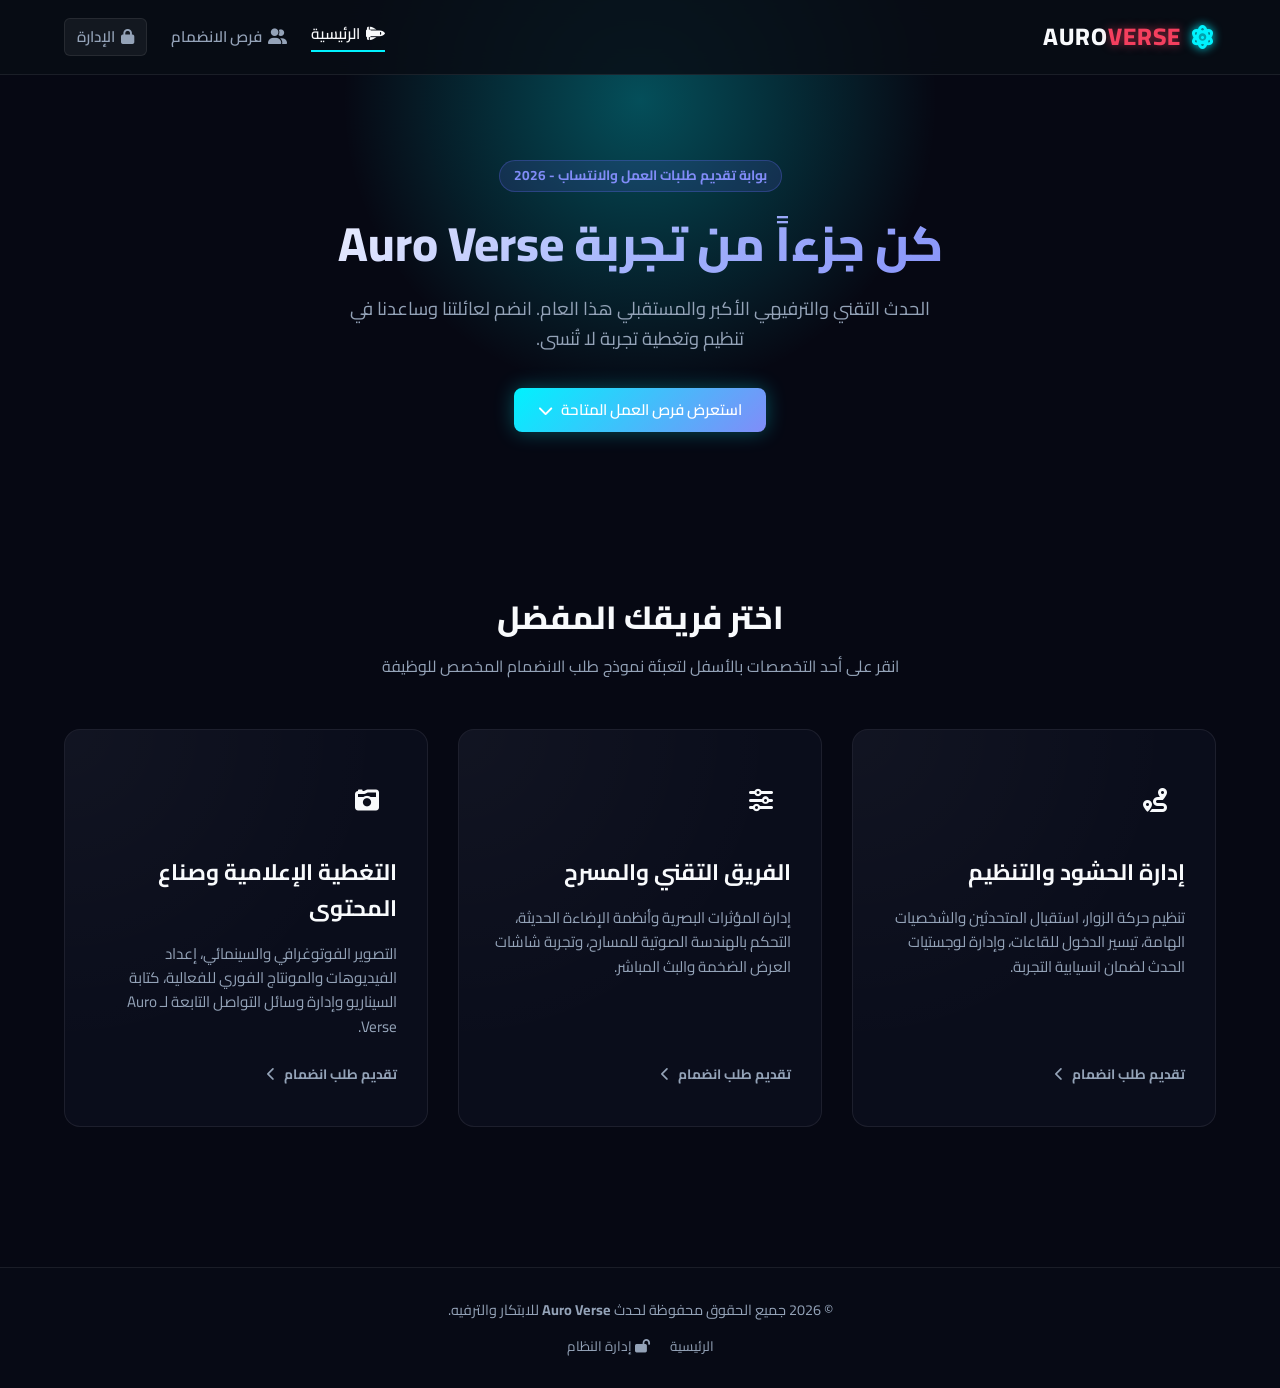
==== index.html @ a9178479 "Add files via upload" ====
<!DOCTYPE html>
<html lang="ar" dir="rtl">
<head>
    <meta charset="UTF-8">
    <meta name="viewport" content="width=device-width, initial-scale=1.0">
    <title>Auro Verse | بوابة الانضمام لفريق تنظيم الفعالية</title>
    <!-- خطوط جوجل: Cairo -->
    <link rel="preconnect" href="https://fonts.googleapis.com">
    <link rel="preconnect" href="https://fonts.gstatic.com" crossorigin>
    <link href="https://fonts.googleapis.com/css2?family=Cairo:wght@300;400;600;700;800&display=swap" rel="stylesheet">
    <!-- مكتبة Font Awesome للأيقونات -->
    <link rel="stylesheet" href="https://cdnjs.cloudflare.com/ajax/libs/font-awesome/6.4.0/css/all.min.css">
    <!-- ملف التنسيق الموحد -->
    <link rel="stylesheet" href="style.css">
</head>
<body>

    <!-- القائمة العلوية للحدث (Navbar) -->
    <nav class="navbar">
        <div class="nav-container">
            <a href="index.html" class="logo">
                <i class="fas fa-atom logo-icon"></i>
                <span class="logo-text">AURO<span class="text-accent">VERSE</span></span>
            </a>
            <ul class="nav-links">
                <li><a href="index.html" class="active"><i class="fas fa-space-shuttle"></i> الرئيسية</a></li>
                <li><a href="#categories-section"><i class="fas fa-user-friends"></i> فرص الانضمام</a></li>
                <li><a href="admin.html" class="admin-link"><i class="fas fa-lock"></i> الإدارة</a></li>
            </ul>
        </div>
    </nav>

    <!-- الهيدر الكوني للحدث (Hero Section) -->
    <header class="hero-section">
        <div class="hero-content">
            <span class="badge">بوابة تقديم طلبات العمل والانتساب - 2026</span>
            <h1>كن جزءاً من تجربة Auro Verse</h1>
            <p>الحدث التقني والترفيهي الأكبر والمستقبلي هذا العام. انضم لعائلتنا وساعدنا في تنظيم وتغطية تجربة لا تُنسى.</p>
            <a href="#categories-section" class="btn btn-primary">استعرض فرص العمل المتاحة <i class="fas fa-chevron-down"></i></a>
        </div>
        <div class="hero-glow"></div>
    </header>

    <!-- قسم فرص العمل (Categories Section) -->
    <section id="categories-section" class="categories-section">
        <div class="section-header">
            <h2>اختر فريقك المفضل</h2>
            <p>انقر على أحد التخصصات بالأسفل لتعبئة نموذج طلب الانضمام المخصص للوظيفة</p>
        </div>
        
        <div class="categories-grid">
            <!-- فرصة 1: إدارة الحشود والتنسيق اللوجستي -->
            <div class="category-card" data-category="logistics_coord" onclick="selectCategory('logistics_coord')">
                <div class="card-glow"></div>
                <div class="card-icon">
                    <i class="fas fa-route"></i>
                </div>
                <h3>إدارة الحشود والتنظيم</h3>
                <p>تنظيم حركة الزوار، استقبال المتحدثين والشخصيات الهامة، تيسير الدخول للقاعات، وإدارة لوجستيات الحدث لضمان انسيابية التجربة.</p>
                <span class="select-badge">تقديم طلب انضمام <i class="fas fa-chevron-left"></i></span>
            </div>

            <!-- فرصة 2: الفريق التقني والمسرح -->
            <div class="category-card" data-category="tech_stage" onclick="selectCategory('tech_stage')">
                <div class="card-glow"></div>
                <div class="card-icon">
                    <i class="fas fa-sliders-h"></i>
                </div>
                <h3>الفريق التقني والمسرح</h3>
                <p>إدارة المؤثرات البصرية وأنظمة الإضاءة الحديثة، التحكم بالهندسة الصوتية للمسارح، وتجربة شاشات العرض الضخمة والبث المباشر.</p>
                <span class="select-badge">تقديم طلب انضمام <i class="fas fa-chevron-left"></i></span>
            </div>

            <!-- فرصة 3: صناعة المحتوى والإعلام -->
            <div class="category-card" data-category="media_content" onclick="selectCategory('media_content')">
                <div class="card-glow"></div>
                <div class="card-icon">
                    <i class="fas fa-camera-retro"></i>
                </div>
                <h3>التغطية الإعلامية وصناع المحتوى</h3>
                <p>التصوير الفوتوغرافي والسينمائي، إعداد الفيديوهات والمونتاج الفوري للفعالية، كتابة السيناريو وإدارة وسائل التواصل التابعة لـ Auro Verse.</p>
                <span class="select-badge">تقديم طلب انضمام <i class="fas fa-chevron-left"></i></span>
            </div>
        </div>
    </section>

    <!-- قسم النموذج (Form Section) -->
    <section id="form-section" class="form-section hidden">
        <div class="form-container">
            <div class="form-header">
                <span class="form-category-tag" id="category-tag">القسم المحدد</span>
                <h2 id="form-title">استمارة التقديم</h2>
                <p>املأ البيانات الشخصية والتفاصيل التقنية المطلوبة للمراجعة من قبل لجنة التقييم.</p>
            </div>
            
            <form id="request-form" onsubmit="submitForm(event)">
                <!-- حقل مخفي لحفظ نوع القسم المحدد -->
                <input type="hidden" id="selected-category" name="category" value="">

                <!-- الحقول الأساسية المشتركة -->
                <div class="form-grid">
                    <div class="form-group">
                        <label for="fullName"><i class="fas fa-user-astronaut"></i> الاسم الكامل <span class="required">*</span></label>
                        <input type="text" id="fullName" name="fullName" required placeholder="أدخل اسمك الثلاثي">
                    </div>

                    <div class="form-group">
                        <label for="email"><i class="fas fa-envelope"></i> البريد الإلكتروني <span class="required">*</span></label>
                        <input type="email" id="email" name="email" required placeholder="example@auroverse.com">
                    </div>

                    <div class="form-group">
                        <label for="phone"><i class="fas fa-phone-alt"></i> رقم الهاتف <span class="required">*</span></label>
                        <input type="tel" id="phone" name="phone" required placeholder="05xxxxxxxx">
                    </div>
                </div>

                <!-- الحقول الديناميكية المخصصة لكل وظيفة -->
                <div id="dynamic-fields-container" class="dynamic-fields-container">
                    <!-- يتم إدراج الحقول هنا برمجياً عبر الجافا سكريبت -->
                </div>

                <div class="form-actions">
                    <button type="submit" id="submit-btn" class="btn btn-submit">
                        <span class="btn-text">إرسال طلب الانضمام</span>
                        <i class="fas fa-paper-plane btn-icon"></i>
                        <span class="spinner hidden"><i class="fas fa-circle-notch fa-spin"></i></span>
                    </button>
                </div>
            </form>

            <!-- رسائل نجاح أو فشل الإرسال -->
            <div id="status-message" class="status-message hidden">
                <div class="message-content">
                    <i class="message-icon fas"></i>
                    <p class="message-text"></p>
                    <button type="button" class="btn btn-close-msg" onclick="closeStatusMessage()">موافق</button>
                </div>
            </div>
        </div>
    </section>

    <!-- تذييل الصفحة (Footer) -->
    <footer class="footer">
        <div class="footer-container">
            <p>&copy; 2026 جميع الحقوق محفوظة لحدث <strong>Auro Verse</strong> للابتكار والترفيه.</p>
            <div class="footer-links">
                <a href="index.html">الرئيسية</a>
                <a href="admin.html"><i class="fas fa-lock-open"></i> إدارة النظام</a>
            </div>
        </div>
    </footer>

    <!-- ملف برمجة الجافا سكريبت -->
    <script src="script.js"></script>
</body>
</html>
---- style.css ----
/* ==========================================================================
   ملف التنسيق الرئيسي الموحد - منصة نُخْبَة للخدمات الرقمية
   التصميم يعتمد على النظام الداكن العصري (Premium Dark Mode) مع Glassmorphism
   ========================================================================== */

/* استيراد المتغيرات الأساسية وأنظمة الألوان */
:root {
    --bg-main: #060813;          /* خلفية فضاء عميق داكنة */
    --bg-secondary: #0c0f1f;     /* خلفية البطاقات الإدارية */
    --bg-card: rgba(12, 15, 31, 0.75); /* كروت الزجاج المضيئة */
    --border-glass: rgba(255, 255, 255, 0.08); /* حدود الزجاج */
    --color-primary: #00f2fe;    /* نيون سيان المضيء */
    --color-primary-hover: #4facfe;
    --color-primary-glow: rgba(0, 242, 254, 0.3);
    
    /* ألوان الأقسام المخصصة للفعالية */
    --color-design: #ec4899;     /* الوردي للتنظيم */
    --color-web: #38bdf8;        /* الأزرق السماوي للتقنيين */
    --color-marketing: #10b981;  /* الأخضر للإعلام */

    /* ألوان النصوص */
    --text-main: #f8fafc;
    --text-muted: #94a3b8;
    --text-dark: #0f172a;

    /* الخط والظلال والتحويلات */
    --font-cairo: 'Cairo', sans-serif;
    --shadow-glow: 0 0 20px var(--color-primary-glow);
    --transition-fast: all 0.25s ease-in-out;
    --transition-normal: all 0.4s cubic-bezier(0.4, 0, 0.2, 1);
}

/* تهيئة وتصفير المتصفح */
* {
    margin: 0;
    padding: 0;
    box-sizing: border-box;
}

html {
    scroll-behavior: smooth;
    font-size: 16px;
}

body {
    background-color: var(--bg-main);
    color: var(--text-main);
    font-family: var(--font-cairo);
    line-height: 1.6;
    overflow-x: hidden;
}

/* تنسيق شريط التمرير */
::-webkit-scrollbar {
    width: 8px;
    height: 8px;
}
::-webkit-scrollbar-track {
    background: var(--bg-main);
}
::-webkit-scrollbar-thumb {
    background: var(--bg-secondary);
    border-radius: 4px;
    border: 1px solid var(--border-glass);
}
::-webkit-scrollbar-thumb:hover {
    background: var(--color-primary);
}

/* التنسيقات المشتركة للأزرار */
.btn {
    display: inline-flex;
    align-items: center;
    justify-content: center;
    gap: 8px;
    padding: 10px 24px;
    font-family: var(--font-cairo);
    font-weight: 600;
    font-size: 0.95rem;
    border: none;
    border-radius: 8px;
    cursor: pointer;
    transition: var(--transition-fast);
    text-decoration: none;
}

.btn-primary {
    background: linear-gradient(135deg, var(--color-primary), #818cf8);
    color: #ffffff;
    box-shadow: var(--shadow-glow);
}
.btn-primary:hover {
    transform: translateY(-2px);
    box-shadow: 0 0 25px rgba(99, 102, 241, 0.6);
}

/* القائمة العلوية (Navbar) */
.navbar {
    position: fixed;
    top: 0;
    left: 0;
    right: 0;
    height: 75px;
    background: rgba(9, 13, 22, 0.85);
    backdrop-filter: blur(12px);
    -webkit-backdrop-filter: blur(12px);
    border-bottom: 1px solid var(--border-glass);
    z-index: 1000;
}

.nav-container {
    max-width: 1200px;
    height: 100%;
    margin: 0 auto;
    padding: 0 24px;
    display: flex;
    align-items: center;
    justify-content: space-between;
}

.logo {
    display: flex;
    align-items: center;
    gap: 10px;
    color: var(--text-main);
    text-decoration: none;
    font-size: 1.5rem;
    font-weight: 800;
    letter-spacing: 1px;
}
.logo-icon {
    color: var(--color-primary);
    filter: drop-shadow(0 0 5px var(--color-primary));
}
.logo-sub {
    font-size: 0.75rem;
    color: var(--text-muted);
    font-weight: 400;
    margin-right: 5px;
}
.text-accent {
    color: #f43f5e; /* نيون روز للمقطع الثاني من اسم الفعالية VERSE */
    text-shadow: 0 0 10px rgba(244, 63, 94, 0.6);
}

.nav-links {
    list-style: none;
    display: flex;
    align-items: center;
    gap: 24px;
}
.nav-links a {
    color: var(--text-muted);
    text-decoration: none;
    font-size: 0.95rem;
    font-weight: 600;
    transition: var(--transition-fast);
    display: flex;
    align-items: center;
    gap: 6px;
}
.nav-links a:hover, .nav-links a.active {
    color: var(--text-main);
}
.nav-links a.active {
    border-bottom: 2px solid var(--color-primary);
    padding-bottom: 4px;
}
.admin-link {
    background: rgba(255, 255, 255, 0.05);
    padding: 6px 12px;
    border-radius: 6px;
    border: 1px solid var(--border-glass);
}
.admin-link:hover {
    background: rgba(99, 102, 241, 0.15);
    border-color: var(--color-primary);
}

/* هيدر الصفحة الرئيسية (Hero Section) */
.hero-section {
    position: relative;
    padding: 160px 24px 100px;
    text-align: center;
    overflow: hidden;
}
.hero-content {
    position: relative;
    max-width: 800px;
    margin: 0 auto;
    z-index: 2;
}
.badge {
    background: rgba(99, 102, 241, 0.15);
    color: #818cf8;
    border: 1px solid rgba(99, 102, 241, 0.3);
    padding: 4px 14px;
    border-radius: 50px;
    font-size: 0.85rem;
    font-weight: 700;
    display: inline-block;
    margin-bottom: 20px;
}
.hero-section h1 {
    font-size: 3rem;
    font-weight: 800;
    line-height: 1.3;
    margin-bottom: 20px;
    background: linear-gradient(135deg, #ffffff, #a5b4fc, #818cf8);
    -webkit-background-clip: text;
    -webkit-text-fill-color: transparent;
}
.hero-section p {
    font-size: 1.15rem;
    color: var(--text-muted);
    max-width: 600px;
    margin: 0 auto 35px;
}
.hero-glow {
    position: absolute;
    width: 600px;
    height: 600px;
    background: radial-gradient(circle, var(--color-primary-glow) 0%, rgba(9, 13, 22, 0) 70%);
    top: -200px;
    left: 50%;
    transform: translateX(-50%);
    z-index: 1;
    pointer-events: none;
}

/* قسم اختيار الخدمات (Categories Section) */
.categories-section {
    max-width: 1200px;
    margin: 0 auto;
    padding: 60px 24px;
}
.section-header {
    text-align: center;
    margin-bottom: 50px;
}
.section-header h2 {
    font-size: 2rem;
    font-weight: 800;
    margin-bottom: 10px;
}
.section-header p {
    color: var(--text-muted);
    font-size: 1rem;
}

/* شبكة كروت التصنيفات */
.categories-grid {
    display: grid;
    grid-template-columns: repeat(auto-fit, minmax(320px, 1fr));
    gap: 30px;
}

.category-card {
    position: relative;
    background: var(--bg-card);
    border: 1px solid var(--border-glass);
    border-radius: 16px;
    padding: 40px 30px;
    cursor: pointer;
    overflow: hidden;
    backdrop-filter: var(--card-blur);
    -webkit-backdrop-filter: var(--card-blur);
    transition: var(--transition-normal);
    display: flex;
    flex-direction: column;
    align-items: flex-start;
}

.card-glow {
    position: absolute;
    top: 0;
    left: 0;
    right: 0;
    bottom: 0;
    background: radial-gradient(circle at top left, rgba(255,255,255,0.03), transparent 60%);
    z-index: 1;
    pointer-events: none;
    transition: var(--transition-normal);
}

.card-icon {
    width: 60px;
    height: 60px;
    border-radius: 12px;
    display: flex;
    align-items: center;
    justify-content: center;
    font-size: 1.5rem;
    margin-bottom: 25px;
    position: relative;
    z-index: 2;
    transition: var(--transition-fast);
}

/* تخصيص الألوان لكل كارت */
.category-card[data-category="graphic_design"] .card-icon {
    background: rgba(236, 72, 153, 0.15);
    color: var(--color-design);
    border: 1px solid rgba(236, 72, 153, 0.3);
}
.category-card[data-category="web_development"] .card-icon {
    background: rgba(59, 122, 246, 0.15);
    color: var(--color-web);
    border: 1px solid rgba(59, 122, 246, 0.3);
}
.category-card[data-category="digital_marketing"] .card-icon {
    background: rgba(16, 185, 129, 0.15);
    color: var(--color-marketing);
    border: 1px solid rgba(16, 185, 129, 0.3);
}

.category-card h3 {
    font-size: 1.4rem;
    font-weight: 700;
    margin-bottom: 15px;
    position: relative;
    z-index: 2;
}

.category-card p {
    color: var(--text-muted);
    font-size: 0.95rem;
    margin-bottom: 25px;
    position: relative;
    z-index: 2;
    flex-grow: 1;
}

.select-badge {
    font-size: 0.85rem;
    font-weight: 700;
    color: var(--text-muted);
    display: flex;
    align-items: center;
    gap: 8px;
    transition: var(--transition-fast);
    position: relative;
    z-index: 2;
}
.select-badge i {
    transition: var(--transition-fast);
}

/* تأثيرات الحركات للكروت عند التحويم والضغط */
.category-card:hover {
    transform: translateY(-8px);
    border-color: rgba(255,255,255,0.15);
}

.category-card[data-category="graphic_design"]:hover {
    box-shadow: 0 10px 30px rgba(236, 72, 153, 0.15);
}
.category-card[data-category="web_development"]:hover {
    box-shadow: 0 10px 30px rgba(59, 122, 246, 0.15);
}
.category-card[data-category="digital_marketing"]:hover {
    box-shadow: 0 10px 30px rgba(16, 185, 129, 0.15);
}

.category-card:hover .select-badge {
    color: var(--text-main);
}
.category-card:hover .select-badge i {
    transform: translateX(-5px);
}

/* الكارد المختار */
.category-card.selected {
    background: rgba(99, 102, 241, 0.08);
}
.category-card[data-category="graphic_design"].selected {
    border-color: var(--color-design);
}
.category-card[data-category="web_development"].selected {
    border-color: var(--color-web);
}
.category-card[data-category="digital_marketing"].selected {
    border-color: var(--color-marketing);
}

/* قسم الفورم (Form Section) */
.form-section {
    max-width: 900px;
    margin: 0 auto 80px;
    padding: 0 24px;
    opacity: 1;
    transition: var(--transition-normal);
}

.form-section.hidden {
    display: none;
    opacity: 0;
}

.form-container {
    background: var(--bg-card);
    border: 1px solid var(--border-glass);
    border-radius: 20px;
    padding: 50px 40px;
    backdrop-filter: blur(16px);
    -webkit-backdrop-filter: blur(16px);
    box-shadow: 0 20px 40px rgba(0,0,0,0.3);
    position: relative;
}

.form-header {
    margin-bottom: 40px;
    border-bottom: 1px solid var(--border-glass);
    padding-bottom: 25px;
}

.form-category-tag {
    display: inline-block;
    padding: 4px 12px;
    border-radius: 4px;
    font-size: 0.8rem;
    font-weight: 700;
    color: #ffffff;
    margin-bottom: 15px;
}
.form-category-tag.tag-graphic_design { background-color: var(--color-design); }
.form-category-tag.tag-web_development { background-color: var(--color-web); }
.form-category-tag.tag-digital_marketing { background-color: var(--color-marketing); }

.form-header h2 {
    font-size: 1.8rem;
    font-weight: 800;
    margin-bottom: 8px;
}
.form-header p {
    color: var(--text-muted);
    font-size: 0.95rem;
}

.form-grid {
    display: grid;
    grid-template-columns: repeat(auto-fit, minmax(250px, 1fr));
    gap: 25px;
    margin-bottom: 30px;
}

.form-group {
    display: flex;
    flex-direction: column;
    gap: 8px;
}

.form-group label {
    font-size: 0.9rem;
    font-weight: 600;
    color: var(--text-main);
    display: flex;
    align-items: center;
    gap: 6px;
}
.form-group label i {
    color: var(--color-primary);
}

.required {
    color: #ef4444;
}

.form-group input, 
.form-group select, 
.form-group textarea {
    background: rgba(255, 255, 255, 0.03);
    border: 1px solid var(--border-glass);
    border-radius: 8px;
    padding: 12px 16px;
    color: var(--text-main);
    font-family: var(--font-cairo);
    font-size: 0.95rem;
    transition: var(--transition-fast);
}

.form-group input::placeholder,
.form-group textarea::placeholder {
    color: var(--text-muted);
    opacity: 0.6;
}

.form-group input:focus, 
.form-group select:focus, 
.form-group textarea:focus {
    outline: none;
    border-color: var(--color-primary);
    box-shadow: 0 0 10px rgba(99, 102, 241, 0.25);
    background: rgba(255, 255, 255, 0.05);
}

.form-group textarea {
    resize: vertical;
    min-height: 120px;
}

/* حاوية الحقول الديناميكية */
.dynamic-fields-container {
    border-top: 1px dashed var(--border-glass);
    padding-top: 30px;
    margin-bottom: 30px;
    display: grid;
    grid-template-columns: 1fr;
    gap: 25px;
}

.form-actions {
    display: flex;
    justify-content: flex-end;
    margin-top: 40px;
}

.btn-submit {
    background: linear-gradient(135deg, var(--color-primary), #818cf8);
    color: #ffffff;
    padding: 14px 40px;
    font-size: 1.05rem;
    width: 100%;
    max-width: 300px;
    box-shadow: var(--shadow-glow);
    display: flex;
    align-items: center;
    justify-content: center;
    gap: 12px;
}
.btn-submit:hover {
    transform: translateY(-2px);
    box-shadow: 0 0 25px rgba(99, 102, 241, 0.6);
}

.btn-submit:disabled {
    opacity: 0.6;
    cursor: not-allowed;
    transform: none;
    box-shadow: none;
}

.spinner {
    font-size: 1.1rem;
}
.hidden {
    display: none !important;
}

/* صندوق رسالة حالة الإرسال (Modal/Notification) */
.status-message {
    position: fixed;
    top: 0;
    left: 0;
    right: 0;
    bottom: 0;
    background: rgba(0, 0, 0, 0.7);
    display: flex;
    align-items: center;
    justify-content: center;
    z-index: 2000;
    padding: 24px;
}

.message-content {
    background: var(--bg-secondary);
    border: 1px solid var(--border-glass);
    border-radius: 16px;
    padding: 40px;
    max-width: 480px;
    width: 100%;
    text-align: center;
    box-shadow: 0 20px 50px rgba(0,0,0,0.5);
    animation: popup 0.3s ease-out;
}

@keyframes popup {
    from { transform: scale(0.9); opacity: 0; }
    to { transform: scale(1); opacity: 1; }
}

.message-icon {
    font-size: 3.5rem;
    margin-bottom: 20px;
}
.success .message-icon {
    color: var(--color-marketing);
    filter: drop-shadow(0 0 10px rgba(16, 185, 129, 0.3));
}
.error .message-icon {
    color: #ef4444;
    filter: drop-shadow(0 0 10px rgba(239, 68, 68, 0.3));
}

.message-text {
    font-size: 1.15rem;
    font-weight: 600;
    margin-bottom: 30px;
}

.btn-close-msg {
    background: rgba(255,255,255,0.08);
    color: var(--text-main);
    border: 1px solid var(--border-glass);
    width: 100%;
}
.btn-close-msg:hover {
    background: rgba(255,255,255,0.15);
}

/* ==========================================================================
   تنسيقات صفحة الإدارة ولوحة التحكم (Admin CSS)
   ========================================================================== */
.admin-body {
    background-color: #070a13;
}

/* واجهة تسجيل الدخول */
.login-section {
    min-height: calc(100vh - 75px);
    display: flex;
    align-items: center;
    justify-content: center;
    padding: 100px 24px 60px;
}

.login-card {
    background: var(--bg-card);
    border: 1px solid var(--border-glass);
    border-radius: 20px;
    padding: 45px 35px;
    width: 100%;
    max-width: 450px;
    box-shadow: 0 20px 40px rgba(0, 0, 0, 0.4);
    backdrop-filter: blur(16px);
    -webkit-backdrop-filter: blur(16px);
}

.login-header {
    text-align: center;
    margin-bottom: 35px;
}

.lock-icon {
    width: 65px;
    height: 65px;
    background: rgba(99, 102, 241, 0.15);
    color: var(--color-primary);
    border: 1px solid rgba(99, 102, 241, 0.3);
    border-radius: 50%;
    display: inline-flex;
    align-items: center;
    justify-content: center;
    font-size: 1.8rem;
    margin-bottom: 20px;
    filter: drop-shadow(0 0 5px var(--color-primary-glow));
}

.login-header h2 {
    font-size: 1.6rem;
    font-weight: 800;
    margin-bottom: 8px;
}
.login-header p {
    color: var(--text-muted);
    font-size: 0.9rem;
}

.login-error {
    background: rgba(239, 68, 68, 0.1);
    border: 1px solid rgba(239, 68, 68, 0.3);
    color: #f87171;
    padding: 10px 15px;
    border-radius: 6px;
    font-size: 0.85rem;
    margin-bottom: 20px;
    display: flex;
    align-items: center;
    gap: 8px;
}

.btn-login {
    background: linear-gradient(135deg, var(--color-primary), #818cf8);
    color: white;
    width: 100%;
    padding: 12px;
    font-size: 1rem;
    box-shadow: var(--shadow-glow);
}
.btn-login:hover {
    box-shadow: 0 0 20px rgba(99, 102, 241, 0.5);
}

.credentials-hint {
    margin-top: 25px;
    background: rgba(255, 255, 255, 0.02);
    border: 1px solid var(--border-glass);
    border-radius: 8px;
    padding: 12px;
    text-align: center;
    font-size: 0.8rem;
    color: var(--text-muted);
}
.credentials-hint code {
    background: rgba(99, 102, 241, 0.2);
    color: #a5b4fc;
    padding: 2px 6px;
    border-radius: 4px;
    margin: 0 3px;
}

/* لوحة التحكم الرئيسية */
.dashboard-section {
    padding: 110px 24px 60px;
    max-width: 1200px;
    margin: 0 auto;
}

.dashboard-header {
    display: flex;
    align-items: center;
    justify-content: space-between;
    margin-bottom: 40px;
    flex-wrap: wrap;
    gap: 20px;
}
.dashboard-header h1 {
    font-size: 1.8rem;
    font-weight: 800;
}
.dashboard-header p {
    color: var(--text-muted);
}

.btn-refresh {
    background: rgba(255,255,255,0.05);
    color: var(--text-main);
    border: 1px solid var(--border-glass);
}
.btn-refresh:hover {
    background: rgba(99, 102, 241, 0.15);
    border-color: var(--color-primary);
}

.btn-logout {
    background: rgba(239, 68, 68, 0.15);
    color: #f87171 !important;
    border: 1px solid rgba(239, 68, 68, 0.3);
    padding: 6px 14px;
    border-radius: 6px;
}
.btn-logout:hover {
    background: #ef4444;
    color: white !important;
}

/* بطاقات الإحصائيات (Stats Grid) */
.stats-grid {
    display: grid;
    grid-template-columns: repeat(auto-fit, minmax(230px, 1fr));
    gap: 20px;
    margin-bottom: 40px;
}

.stat-card {
    background: var(--bg-card);
    border: 1px solid var(--border-glass);
    border-radius: 12px;
    padding: 24px;
    display: flex;
    align-items: center;
    justify-content: space-between;
    transition: var(--transition-fast);
    cursor: pointer;
}
.stat-card:hover {
    transform: translateY(-3px);
    border-color: rgba(255,255,255,0.15);
}

.stat-info h3 {
    font-size: 0.9rem;
    color: var(--text-muted);
    font-weight: 600;
}
.stat-number {
    font-size: 2.2rem;
    font-weight: 800;
    margin-top: 5px;
}

.stat-icon {
    width: 50px;
    height: 50px;
    border-radius: 10px;
    display: flex;
    align-items: center;
    justify-content: center;
    font-size: 1.3rem;
}

.bg-indigo { background: rgba(99, 102, 241, 0.15); color: var(--color-primary); }
.bg-pink { background: rgba(236, 72, 153, 0.15); color: var(--color-design); }
.bg-blue { background: rgba(59, 122, 246, 0.15); color: var(--color-web); }
.bg-green { background: rgba(16, 185, 129, 0.15); color: var(--color-marketing); }

/* شبكة التقارير والطلبات الأخيرة */
.charts-requests-grid {
    display: grid;
    grid-template-columns: 1.2fr 1fr;
    gap: 30px;
    margin-bottom: 40px;
}

@media (max-width: 992px) {
    .charts-requests-grid {
        grid-template-columns: 1fr;
    }
}

.dashboard-card {
    background: var(--bg-card);
    border: 1px solid var(--border-glass);
    border-radius: 16px;
    padding: 30px;
    backdrop-filter: blur(16px);
    -webkit-backdrop-filter: blur(16px);
}

.card-title {
    margin-bottom: 25px;
    border-bottom: 1px solid var(--border-glass);
    padding-bottom: 15px;
}
.card-title h3 {
    font-size: 1.15rem;
    font-weight: 700;
    display: flex;
    align-items: center;
    gap: 8px;
}
.card-title h3 i {
    color: var(--color-primary);
}

.chart-container {
    position: relative;
    height: 280px;
    width: 100%;
}

/* قائمة الطلبات الأخيرة */
.recent-requests-list {
    list-style: none;
    display: flex;
    flex-direction: column;
    gap: 15px;
    max-height: 280px;
    overflow-y: auto;
    padding-left: 5px;
}

.recent-item {
    background: rgba(255,255,255,0.02);
    border: 1px solid var(--border-glass);
    border-radius: 8px;
    padding: 12px 16px;
    display: flex;
    align-items: center;
    justify-content: space-between;
    gap: 12px;
}
.recent-item-info {
    display: flex;
    flex-direction: column;
    gap: 4px;
}
.recent-name {
    font-weight: 700;
    font-size: 0.95rem;
}
.recent-date {
    font-size: 0.75rem;
    color: var(--text-muted);
}
.recent-badge {
    padding: 4px 10px;
    border-radius: 4px;
    font-size: 0.75rem;
    font-weight: 700;
}

.loading-state, .empty-state {
    text-align: center;
    color: var(--text-muted);
    padding: 40px 0;
    font-size: 0.95rem;
}

/* جدول البيانات التفصيلي */
.data-tables-card {
    margin-bottom: 40px;
}

.table-header-tabs {
    display: flex;
    align-items: center;
    justify-content: space-between;
    flex-wrap: wrap;
    gap: 20px;
    margin-bottom: 25px;
    border-bottom: 1px solid var(--border-glass);
    padding-bottom: 20px;
}
.table-header-tabs h3 {
    font-size: 1.15rem;
    font-weight: 700;
    display: flex;
    align-items: center;
    gap: 8px;
}
.table-header-tabs h3 i {
    color: var(--color-primary);
}

.tabs-buttons {
    display: flex;
    gap: 10px;
}

.tab-btn {
    background: rgba(255,255,255,0.03);
    border: 1px solid var(--border-glass);
    color: var(--text-muted);
    padding: 8px 16px;
    border-radius: 6px;
    font-family: var(--font-cairo);
    font-weight: 600;
    cursor: pointer;
    font-size: 0.85rem;
    display: flex;
    align-items: center;
    gap: 8px;
    transition: var(--transition-fast);
}

.tab-btn:hover {
    color: var(--text-main);
    background: rgba(255,255,255,0.07);
}

.tab-btn.active {
    color: white;
}
#tab-btn-graphic_design.active { background-color: var(--color-design); border-color: var(--color-design); }
#tab-btn-web_development.active { background-color: var(--color-web); border-color: var(--color-web); }
#tab-btn-digital_marketing.active { background-color: var(--color-marketing); border-color: var(--color-marketing); }

/* تنسيق الجدول */
.table-responsive {
    overflow-x: auto;
    width: 100%;
}

.data-table {
    width: 100%;
    border-collapse: collapse;
    text-align: right;
    font-size: 0.9rem;
}

.data-table th {
    background: rgba(255,255,255,0.03);
    color: var(--text-main);
    font-weight: 700;
    padding: 14px 16px;
    border-bottom: 2px solid var(--border-glass);
}

.data-table td {
    padding: 14px 16px;
    border-bottom: 1px solid var(--border-glass);
    color: var(--text-muted);
}

.data-table tbody tr {
    transition: var(--transition-fast);
}
.data-table tbody tr:hover {
    background: rgba(255,255,255,0.02);
}

.table-empty-state {
    text-align: center;
    padding: 50px 20px;
    color: var(--text-muted);
    display: flex;
    flex-direction: column;
    align-items: center;
    gap: 15px;
}
.table-empty-state i {
    font-size: 3rem;
}

/* بطاقة الإعدادات */
.settings-desc {
    font-size: 0.9rem;
    color: var(--text-muted);
    margin-bottom: 15px;
}
.settings-input-group {
    display: flex;
    gap: 15px;
    flex-wrap: wrap;
}
.settings-input-group input {
    flex-grow: 1;
    background: rgba(255, 255, 255, 0.03);
    border: 1px solid var(--border-glass);
    border-radius: 8px;
    padding: 12px 16px;
    color: var(--text-main);
    font-family: var(--font-cairo);
    font-size: 0.95rem;
    min-width: 250px;
}
.settings-input-group input:focus {
    outline: none;
    border-color: var(--color-primary);
    box-shadow: 0 0 10px rgba(99, 102, 241, 0.25);
}

.btn-save-settings {
    background: var(--color-primary);
    color: white;
}
.btn-save-settings:hover {
    background: var(--color-primary-hover);
}

.settings-save-success {
    display: inline-block;
    color: var(--color-marketing);
    font-size: 0.85rem;
    margin-top: 10px;
}

/* تذييل الصفحة */
.footer {
    border-top: 1px solid var(--border-glass);
    padding: 30px 24px;
    text-align: center;
    margin-top: 80px;
    background: rgba(9, 13, 22, 0.6);
}
.footer-container {
    max-width: 1200px;
    margin: 0 auto;
    display: flex;
    flex-direction: column;
    gap: 15px;
}
.footer p {
    color: var(--text-muted);
    font-size: 0.9rem;
}
.footer-links {
    display: flex;
    justify-content: center;
    gap: 20px;
}
.footer-links a {
    color: var(--text-muted);
    text-decoration: none;
    font-size: 0.85rem;
    transition: var(--transition-fast);
}
.footer-links a:hover {
    color: var(--color-primary);
}

/* شاشات الاستجابة والهواتف */
@media (max-width: 768px) {
    html {
        font-size: 15px;
    }
    
    .hero-section h1 {
        font-size: 2.2rem;
    }
    
    .navbar {
        height: auto;
        padding: 15px 0;
    }
    
    .nav-container {
        flex-direction: column;
        gap: 15px;
    }
    
    .nav-links {
        gap: 15px;
    }
    
    .hero-section {
        padding: 180px 24px 60px;
    }
    
    .form-container {
        padding: 30px 20px;
    }
    
    .table-header-tabs {
        flex-direction: column;
        align-items: flex-start;
    }
    
    .tabs-buttons {
        width: 100%;
        overflow-x: auto;
        padding-bottom: 5px;
    }
    
    .tab-btn {
        white-space: nowrap;
    }
}

/* حركة ظهور الحقول بشكل تدريجي */
.animate-fade-in {
    animation: fadeIn 0.4s ease-out forwards;
}

@keyframes fadeIn {
    from {
        opacity: 0;
        transform: translateY(10px);
    }
    to {
        opacity: 1;
        transform: translateY(0);
    }
}
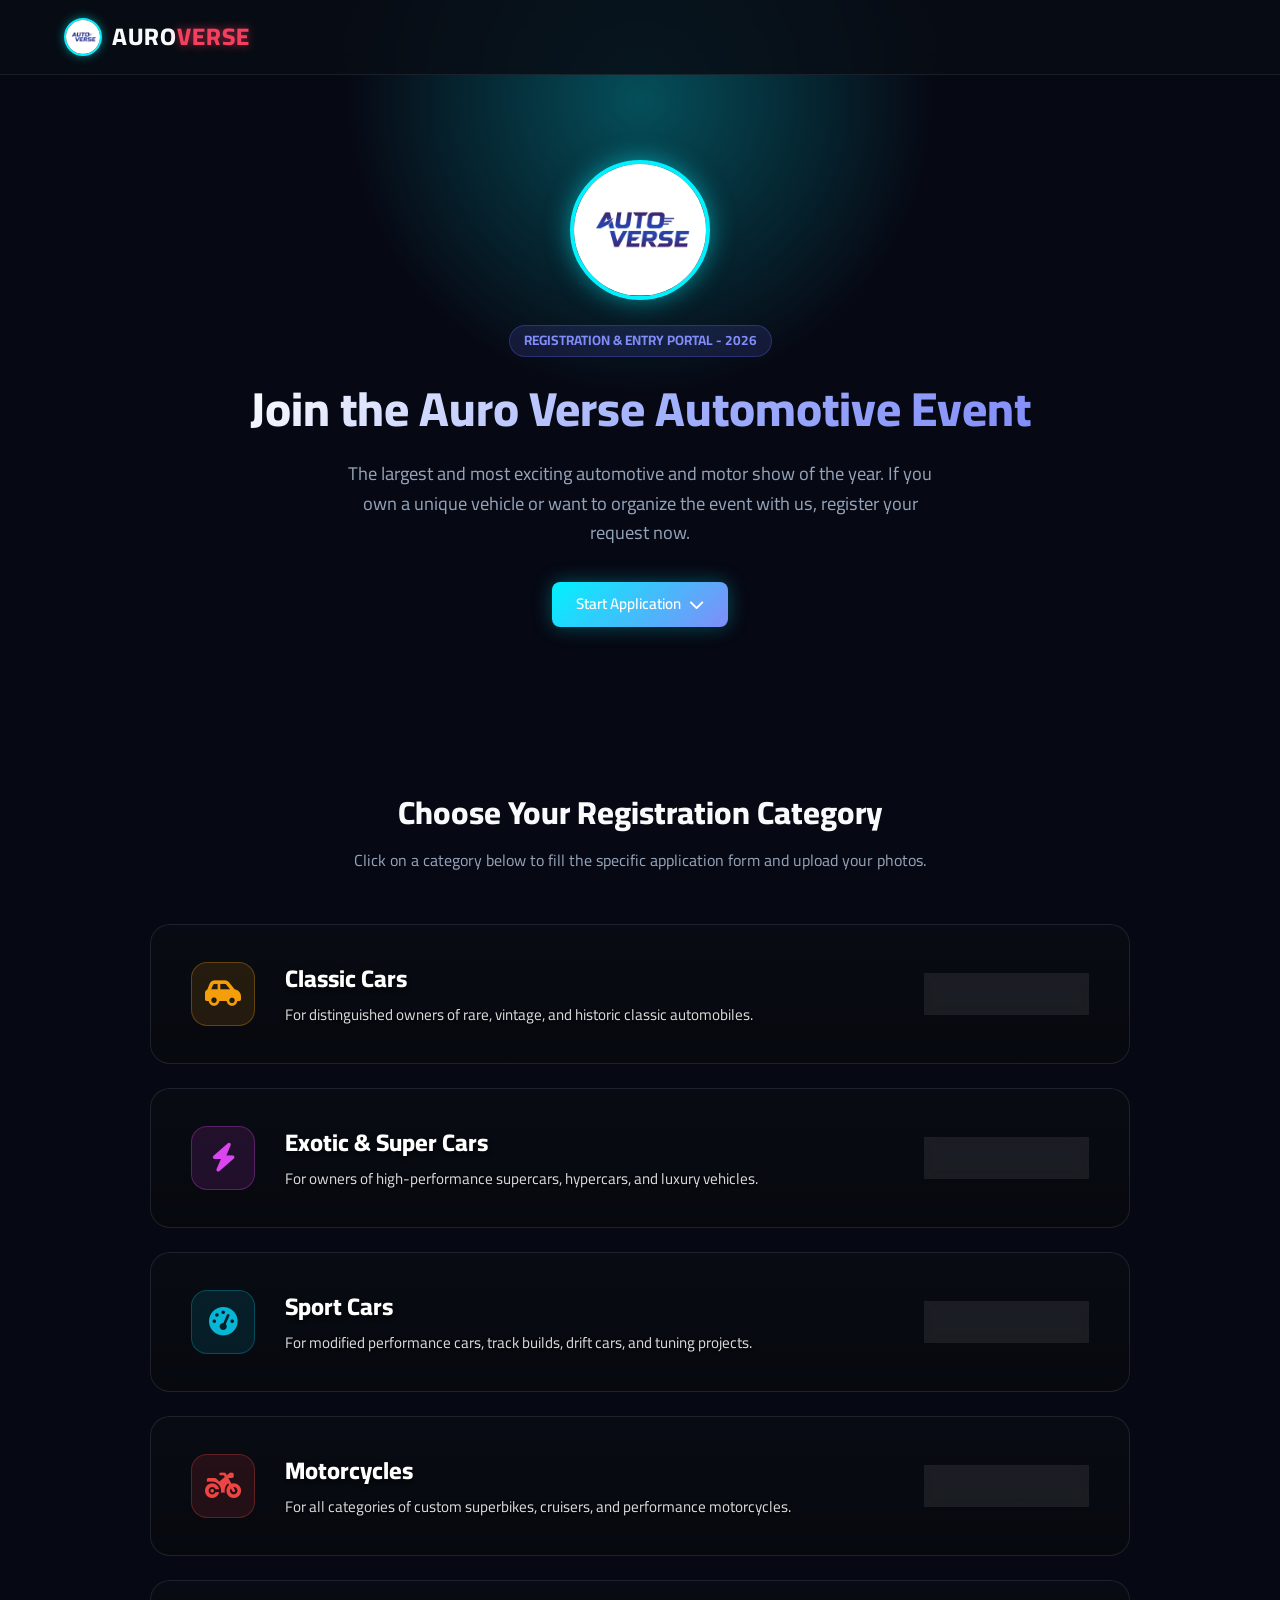
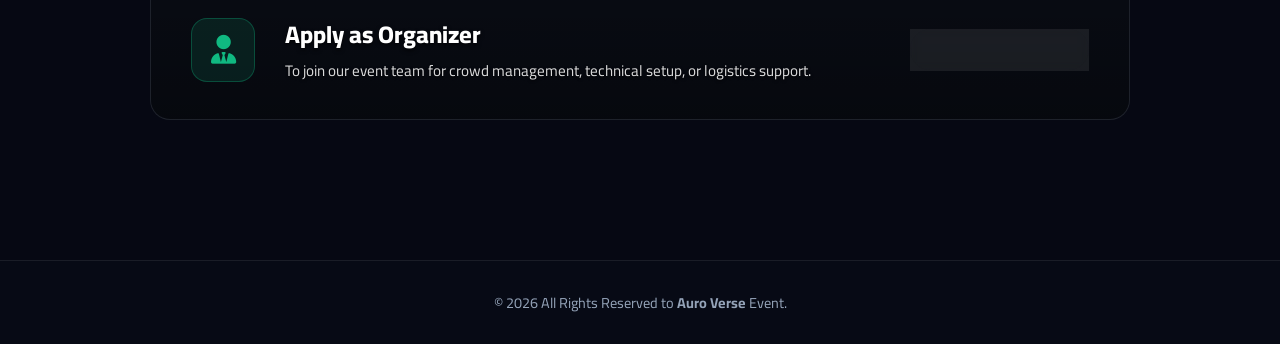
==== commit d2170e8c: "Add files via upload" ====
--- a/index.html
+++ b/index.html
@@ -1,157 +1,212 @@
 <!DOCTYPE html>
-<html lang="ar" dir="rtl">
+<html lang="en" dir="ltr">
 <head>
     <meta charset="UTF-8">
     <meta name="viewport" content="width=device-width, initial-scale=1.0">
-    <title>Auro Verse | بوابة الانضمام لفريق تنظيم الفعالية</title>
-    <!-- خطوط جوجل: Cairo -->
+    <title>Auro Verse | Registration & Entry Portal</title>
+    <!-- Google Fonts: Cairo -->
     <link rel="preconnect" href="https://fonts.googleapis.com">
     <link rel="preconnect" href="https://fonts.gstatic.com" crossorigin>
     <link href="https://fonts.googleapis.com/css2?family=Cairo:wght@300;400;600;700;800&display=swap" rel="stylesheet">
-    <!-- مكتبة Font Awesome للأيقونات -->
+    <!-- Font Awesome Icons -->
     <link rel="stylesheet" href="https://cdnjs.cloudflare.com/ajax/libs/font-awesome/6.4.0/css/all.min.css">
-    <!-- ملف التنسيق الموحد -->
+    <!-- Main Stylesheet -->
     <link rel="stylesheet" href="style.css">
 </head>
 <body>
 
-    <!-- القائمة العلوية للحدث (Navbar) -->
+    <!-- Navbar -->
     <nav class="navbar">
         <div class="nav-container">
             <a href="index.html" class="logo">
-                <i class="fas fa-atom logo-icon"></i>
+                <img src="logo.jpg" alt="Auro Verse Logo" class="logo-img">
                 <span class="logo-text">AURO<span class="text-accent">VERSE</span></span>
             </a>
-            <ul class="nav-links">
-                <li><a href="index.html" class="active"><i class="fas fa-space-shuttle"></i> الرئيسية</a></li>
-                <li><a href="#categories-section"><i class="fas fa-user-friends"></i> فرص الانضمام</a></li>
-                <li><a href="admin.html" class="admin-link"><i class="fas fa-lock"></i> الإدارة</a></li>
-            </ul>
+            <!-- Admin links are hidden to ensure private administrative access -->
         </div>
     </nav>
 
-    <!-- الهيدر الكوني للحدث (Hero Section) -->
+    <!-- Hero Section -->
     <header class="hero-section">
         <div class="hero-content">
-            <span class="badge">بوابة تقديم طلبات العمل والانتساب - 2026</span>
-            <h1>كن جزءاً من تجربة Auro Verse</h1>
-            <p>الحدث التقني والترفيهي الأكبر والمستقبلي هذا العام. انضم لعائلتنا وساعدنا في تنظيم وتغطية تجربة لا تُنسى.</p>
-            <a href="#categories-section" class="btn btn-primary">استعرض فرص العمل المتاحة <i class="fas fa-chevron-down"></i></a>
+            <div class="hero-logo-container">
+                <img src="logo.jpg" alt="Auro Verse" class="hero-logo">
+            </div>
+            <span class="badge">REGISTRATION & ENTRY PORTAL - 2026</span>
+            <h1>Join the Auro Verse Automotive Event</h1>
+            <p>The largest and most exciting automotive and motor show of the year. If you own a unique vehicle or want to organize the event with us, register your request now.</p>
+            <a href="#categories-section" class="btn btn-primary">Start Application <i class="fas fa-chevron-down"></i></a>
         </div>
         <div class="hero-glow"></div>
     </header>
 
-    <!-- قسم فرص العمل (Categories Section) -->
+    <!-- Categories Section -->
     <section id="categories-section" class="categories-section">
         <div class="section-header">
-            <h2>اختر فريقك المفضل</h2>
-            <p>انقر على أحد التخصصات بالأسفل لتعبئة نموذج طلب الانضمام المخصص للوظيفة</p>
+            <h2>Choose Your Registration Category</h2>
+            <p>Click on a category below to fill the specific application form and upload your photos.</p>
         </div>
         
-        <div class="categories-grid">
-            <!-- فرصة 1: إدارة الحشود والتنسيق اللوجستي -->
-            <div class="category-card" data-category="logistics_coord" onclick="selectCategory('logistics_coord')">
-                <div class="card-glow"></div>
-                <div class="card-icon">
-                    <i class="fas fa-route"></i>
-                </div>
-                <h3>إدارة الحشود والتنظيم</h3>
-                <p>تنظيم حركة الزوار، استقبال المتحدثين والشخصيات الهامة، تيسير الدخول للقاعات، وإدارة لوجستيات الحدث لضمان انسيابية التجربة.</p>
-                <span class="select-badge">تقديم طلب انضمام <i class="fas fa-chevron-left"></i></span>
-            </div>
-
-            <!-- فرصة 2: الفريق التقني والمسرح -->
-            <div class="category-card" data-category="tech_stage" onclick="selectCategory('tech_stage')">
-                <div class="card-glow"></div>
-                <div class="card-icon">
-                    <i class="fas fa-sliders-h"></i>
-                </div>
-                <h3>الفريق التقني والمسرح</h3>
-                <p>إدارة المؤثرات البصرية وأنظمة الإضاءة الحديثة، التحكم بالهندسة الصوتية للمسارح، وتجربة شاشات العرض الضخمة والبث المباشر.</p>
-                <span class="select-badge">تقديم طلب انضمام <i class="fas fa-chevron-left"></i></span>
-            </div>
-
-            <!-- فرصة 3: صناعة المحتوى والإعلام -->
-            <div class="category-card" data-category="media_content" onclick="selectCategory('media_content')">
-                <div class="card-glow"></div>
-                <div class="card-icon">
-                    <i class="fas fa-camera-retro"></i>
-                </div>
-                <h3>التغطية الإعلامية وصناع المحتوى</h3>
-                <p>التصوير الفوتوغرافي والسينمائي، إعداد الفيديوهات والمونتاج الفوري للفعالية، كتابة السيناريو وإدارة وسائل التواصل التابعة لـ Auro Verse.</p>
-                <span class="select-badge">تقديم طلب انضمام <i class="fas fa-chevron-left"></i></span>
-            </div>
+        <!-- Wide Category Buttons -->
+        <div class="wide-categories-list">
+            
+            <!-- 1: Classic Cars -->
+            <div class="wide-category-btn classic" data-category="classic_cars" onclick="selectCategory('classic_cars')">
+                <div class="wide-btn-bg" style="background-image: linear-gradient(rgba(0, 0, 0, 0.45), rgba(0, 0, 0, 0.8)), url('https://images.unsplash.com/photo-1511919884226-fd3cad34687c?q=80&w=1200&auto=format&fit=crop');"></div>
+                <div class="wide-btn-content">
+                    <div class="wide-btn-icon"><i class="fas fa-car-side"></i></div>
+                    <div class="wide-btn-text">
+                        <h3>Classic Cars</h3>
+                        <p>For distinguished owners of rare, vintage, and historic classic automobiles.</p>
+                    </div>
+                    <span class="wide-select-badge">Apply & Register <i class="fas fa-chevron-right"></i></span>
+                </div>
+                <div class="wide-btn-glow"></div>
+            </div>
+
+            <!-- 2: Exotic Cars -->
+            <div class="wide-category-btn exotic" data-category="exotic_cars" onclick="selectCategory('exotic_cars')">
+                <div class="wide-btn-bg" style="background-image: linear-gradient(rgba(0, 0, 0, 0.45), rgba(0, 0, 0, 0.8)), url('https://images.unsplash.com/photo-1503376780353-7e6692767b70?q=80&w=1200&auto=format&fit=crop');"></div>
+                <div class="wide-btn-content">
+                    <div class="wide-btn-icon"><i class="fas fa-bolt"></i></div>
+                    <div class="wide-btn-text">
+                        <h3>Exotic & Super Cars</h3>
+                        <p>For owners of high-performance supercars, hypercars, and luxury vehicles.</p>
+                    </div>
+                    <span class="wide-select-badge">Apply & Register <i class="fas fa-chevron-right"></i></span>
+                </div>
+                <div class="wide-btn-glow"></div>
+            </div>
+
+            <!-- 3: Sport Cars -->
+            <div class="wide-category-btn sport" data-category="sport_cars" onclick="selectCategory('sport_cars')">
+                <div class="wide-btn-bg" style="background-image: linear-gradient(rgba(0, 0, 0, 0.45), rgba(0, 0, 0, 0.8)), url('https://images.unsplash.com/photo-1617814076367-b759c7d7e738?q=80&w=1200&auto=format&fit=crop');"></div>
+                <div class="wide-btn-content">
+                    <div class="wide-btn-icon"><i class="fas fa-tachometer-alt"></i></div>
+                    <div class="wide-btn-text">
+                        <h3>Sport Cars</h3>
+                        <p>For modified performance cars, track builds, drift cars, and tuning projects.</p>
+                    </div>
+                    <span class="wide-select-badge">Apply & Register <i class="fas fa-chevron-right"></i></span>
+                </div>
+                <div class="wide-btn-glow"></div>
+            </div>
+
+            <!-- 4: Motorcycles -->
+            <div class="wide-category-btn motorcycles" data-category="motorcycles" onclick="selectCategory('motorcycles')">
+                <div class="wide-btn-bg" style="background-image: linear-gradient(rgba(0, 0, 0, 0.45), rgba(0, 0, 0, 0.8)), url('https://images.unsplash.com/photo-1558981806-ec527fa84c39?q=80&w=1200&auto=format&fit=crop');"></div>
+                <div class="wide-btn-content">
+                    <div class="wide-btn-icon"><i class="fas fa-motorcycle"></i></div>
+                    <div class="wide-btn-text">
+                        <h3>Motorcycles</h3>
+                        <p>For all categories of custom superbikes, cruisers, and performance motorcycles.</p>
+                    </div>
+                    <span class="wide-select-badge">Apply & Register <i class="fas fa-chevron-right"></i></span>
+                </div>
+                <div class="wide-btn-glow"></div>
+            </div>
+
+            <!-- 5: Organizers -->
+            <div class="wide-category-btn organizers" data-category="organizers" onclick="selectCategory('organizers')">
+                <div class="wide-btn-bg" style="background-image: linear-gradient(rgba(0, 0, 0, 0.45), rgba(0, 0, 0, 0.8)), url('https://images.unsplash.com/photo-1522071820081-009f0129c71c?q=80&w=1200&auto=format&fit=crop');"></div>
+                <div class="wide-btn-content">
+                    <div class="wide-btn-icon"><i class="fas fa-user-tie"></i></div>
+                    <div class="wide-btn-text">
+                        <h3>Apply as Organizer</h3>
+                        <p>To join our event team for crowd management, technical setup, or logistics support.</p>
+                    </div>
+                    <span class="wide-select-badge">Apply as Organizer <i class="fas fa-chevron-right"></i></span>
+                </div>
+                <div class="wide-btn-glow"></div>
+            </div>
+
         </div>
     </section>
 
-    <!-- قسم النموذج (Form Section) -->
+    <!-- Form Section -->
     <section id="form-section" class="form-section hidden">
         <div class="form-container">
             <div class="form-header">
-                <span class="form-category-tag" id="category-tag">القسم المحدد</span>
-                <h2 id="form-title">استمارة التقديم</h2>
-                <p>املأ البيانات الشخصية والتفاصيل التقنية المطلوبة للمراجعة من قبل لجنة التقييم.</p>
+                <span class="form-category-tag" id="category-tag">Selected Category</span>
+                <h2 id="form-title">Application Form</h2>
+                <p>Fill in your contact info and specific vehicle/experience details for our committee to review.</p>
             </div>
             
             <form id="request-form" onsubmit="submitForm(event)">
-                <!-- حقل مخفي لحفظ نوع القسم المحدد -->
+                <!-- Hidden Field for Category Key -->
                 <input type="hidden" id="selected-category" name="category" value="">
 
-                <!-- الحقول الأساسية المشتركة -->
+                <!-- Common Basic Fields -->
                 <div class="form-grid">
                     <div class="form-group">
-                        <label for="fullName"><i class="fas fa-user-astronaut"></i> الاسم الكامل <span class="required">*</span></label>
-                        <input type="text" id="fullName" name="fullName" required placeholder="أدخل اسمك الثلاثي">
+                        <label for="fullName"><i class="fas fa-user-astronaut"></i> Full Name <span class="required">*</span></label>
+                        <input type="text" id="fullName" name="fullName" required placeholder="Enter your full name">
                     </div>
 
                     <div class="form-group">
-                        <label for="email"><i class="fas fa-envelope"></i> البريد الإلكتروني <span class="required">*</span></label>
+                        <label for="email"><i class="fas fa-envelope"></i> Email Address <span class="required">*</span></label>
                         <input type="email" id="email" name="email" required placeholder="example@auroverse.com">
                     </div>
 
                     <div class="form-group">
-                        <label for="phone"><i class="fas fa-phone-alt"></i> رقم الهاتف <span class="required">*</span></label>
+                        <label for="phone"><i class="fas fa-phone-alt"></i> Phone Number <span class="required">*</span></label>
                         <input type="tel" id="phone" name="phone" required placeholder="05xxxxxxxx">
                     </div>
-                </div>
-
-                <!-- الحقول الديناميكية المخصصة لكل وظيفة -->
+
+                    <!-- Photo Upload File Attachment Field -->
+                    <div class="form-group full-width">
+                        <label id="photoInputLabel"><i class="fas fa-camera"></i> Vehicle Image (Required for entry)</label>
+                        <input type="file" id="photoInput" accept="image/*" onchange="handlePhotoSelect(event)" style="display:none;">
+                        
+                        <div class="file-custom-btn" id="file-custom-btn" onclick="document.getElementById('photoInput').click()">
+                            <i class="fas fa-cloud-upload-alt"></i>
+                            <span id="upload-btn-text">Click here to upload an image from your device (PNG, JPG, WebP)</span>
+                        </div>
+                        
+                        <!-- File Preview Box -->
+                        <div id="file-preview-box" class="file-preview-box hidden">
+                            <img id="photo-preview-img" src="" alt="Selected Preview">
+                            <div class="file-info">
+                                <span id="file-name-text"></span>
+                                <button type="button" class="btn-remove-file" onclick="removeSelectedPhoto()"><i class="fas fa-trash-alt"></i> Remove Image</button>
+                            </div>
+                        </div>
+                    </div>
+                </div>
+
+                <!-- Dynamic Fields Injected Here -->
                 <div id="dynamic-fields-container" class="dynamic-fields-container">
-                    <!-- يتم إدراج الحقول هنا برمجياً عبر الجافا سكريبت -->
+                    <!-- Javascript inserts dynamic fields here -->
                 </div>
 
                 <div class="form-actions">
                     <button type="submit" id="submit-btn" class="btn btn-submit">
-                        <span class="btn-text">إرسال طلب الانضمام</span>
+                        <span class="btn-text">Submit Application</span>
                         <i class="fas fa-paper-plane btn-icon"></i>
                         <span class="spinner hidden"><i class="fas fa-circle-notch fa-spin"></i></span>
                     </button>
                 </div>
             </form>
 
-            <!-- رسائل نجاح أو فشل الإرسال -->
+            <!-- Success/Error Message Container -->
             <div id="status-message" class="status-message hidden">
                 <div class="message-content">
                     <i class="message-icon fas"></i>
                     <p class="message-text"></p>
-                    <button type="button" class="btn btn-close-msg" onclick="closeStatusMessage()">موافق</button>
+                    <button type="button" class="btn btn-close-msg" onclick="closeStatusMessage()">OK</button>
                 </div>
             </div>
         </div>
     </section>
 
-    <!-- تذييل الصفحة (Footer) -->
+    <!-- Footer -->
     <footer class="footer">
         <div class="footer-container">
-            <p>&copy; 2026 جميع الحقوق محفوظة لحدث <strong>Auro Verse</strong> للابتكار والترفيه.</p>
-            <div class="footer-links">
-                <a href="index.html">الرئيسية</a>
-                <a href="admin.html"><i class="fas fa-lock-open"></i> إدارة النظام</a>
-            </div>
+            <p>&copy; 2026 All Rights Reserved to <strong>Auro Verse</strong> Event.</p>
         </div>
     </footer>
 
-    <!-- ملف برمجة الجافا سكريبت -->
+    <!-- Main JavaScript File -->
     <script src="script.js"></script>
 </body>
 </html>
--- a/style.css
+++ b/style.css
@@ -228,7 +228,7 @@
     pointer-events: none;
 }
 
-/* قسم اختيار الخدمات (Categories Section) */
+/* Categories Selection Section */
 .categories-section {
     max-width: 1200px;
     margin: 0 auto;
@@ -248,7 +248,7 @@
     font-size: 1rem;
 }
 
-/* شبكة كروت التصنيفات */
+/* Category Cards Grid */
 .categories-grid {
     display: grid;
     grid-template-columns: repeat(auto-fit, minmax(320px, 1fr));
@@ -297,7 +297,7 @@
     transition: var(--transition-fast);
 }
 
-/* تخصيص الألوان لكل كارت */
+/* Color theming per card category */
 .category-card[data-category="graphic_design"] .card-icon {
     background: rgba(236, 72, 153, 0.15);
     color: var(--color-design);
@@ -346,7 +346,7 @@
     transition: var(--transition-fast);
 }
 
-/* تأثيرات الحركات للكروت عند التحويم والضغط */
+/* Card hover and press animation effects */
 .category-card:hover {
     transform: translateY(-8px);
     border-color: rgba(255,255,255,0.15);
@@ -369,7 +369,7 @@
     transform: translateX(-5px);
 }
 
-/* الكارد المختار */
+/* Selected card state */
 .category-card.selected {
     background: rgba(99, 102, 241, 0.08);
 }
@@ -383,7 +383,7 @@
     border-color: var(--color-marketing);
 }
 
-/* قسم الفورم (Form Section) */
+/* Application Form Section */
 .form-section {
     max-width: 900px;
     margin: 0 auto 80px;
@@ -423,9 +423,11 @@
     color: #ffffff;
     margin-bottom: 15px;
 }
-.form-category-tag.tag-graphic_design { background-color: var(--color-design); }
-.form-category-tag.tag-web_development { background-color: var(--color-web); }
-.form-category-tag.tag-digital_marketing { background-color: var(--color-marketing); }
+.form-category-tag.tag-classic_cars { background-color: #f59e0b; }
+.form-category-tag.tag-exotic_cars { background-color: #d946ef; }
+.form-category-tag.tag-sport_cars { background-color: #06b6d4; }
+.form-category-tag.tag-motorcycles { background-color: #ef4444; }
+.form-category-tag.tag-organizers { background-color: #10b981; }
 
 .form-header h2 {
     font-size: 1.8rem;
@@ -499,7 +501,98 @@
     min-height: 120px;
 }
 
-/* حاوية الحقول الديناميكية */
+.full-width {
+    grid-column: 1 / -1;
+}
+
+/* Photo Upload Area & Preview */
+.file-upload-wrapper {
+    width: 100%;
+}
+
+.file-custom-btn {
+    background: rgba(255, 255, 255, 0.02);
+    border: 2px dashed var(--border-glass);
+    border-radius: 12px;
+    padding: 25px 20px;
+    text-align: center;
+    color: var(--text-muted);
+    transition: var(--transition-fast);
+    display: flex;
+    flex-direction: column;
+    align-items: center;
+    justify-content: center;
+    gap: 10px;
+    cursor: pointer;
+    user-select: none;
+}
+
+.file-custom-btn i {
+    font-size: 2rem;
+    color: var(--color-primary);
+}
+
+.file-custom-btn:hover {
+    border-color: var(--color-primary);
+    background: rgba(0, 242, 254, 0.05);
+    color: var(--text-main);
+    box-shadow: 0 0 15px rgba(0, 242, 254, 0.15);
+}
+
+.file-preview-box {
+    margin-top: 15px;
+    background: rgba(12, 15, 31, 0.9);
+    border: 1px solid var(--border-glass);
+    border-radius: 12px;
+    padding: 12px;
+    display: flex;
+    align-items: center;
+    gap: 15px;
+    position: relative;
+    z-index: 10;
+}
+
+#photo-preview-img {
+    width: 70px;
+    height: 70px;
+    object-fit: cover;
+    border-radius: 8px;
+    border: 1px solid var(--color-primary-glow);
+    box-shadow: 0 0 10px rgba(0, 242, 254, 0.3);
+}
+
+.file-info {
+    display: flex;
+    flex-direction: column;
+    gap: 6px;
+    flex-grow: 1;
+}
+
+#file-name-text {
+    font-size: 0.85rem;
+    color: var(--text-main);
+    word-break: break-all;
+}
+
+.btn-remove-file {
+    background: rgba(239, 68, 68, 0.15);
+    color: #f87171;
+    border: 1px solid rgba(239, 68, 68, 0.3);
+    padding: 4px 10px;
+    border-radius: 6px;
+    font-size: 0.8rem;
+    font-family: var(--font-cairo);
+    cursor: pointer;
+    align-self: flex-start;
+    transition: var(--transition-fast);
+}
+
+.btn-remove-file:hover {
+    background: #ef4444;
+    color: white;
+}
+
+/* Dynamic Fields Container */
 .dynamic-fields-container {
     border-top: 1px dashed var(--border-glass);
     padding-top: 30px;
@@ -511,7 +604,7 @@
 
 .form-actions {
     display: flex;
-    justify-content: flex-end;
+    justify-content: flex-start;
     margin-top: 40px;
 }
 
@@ -547,7 +640,7 @@
     display: none !important;
 }
 
-/* صندوق رسالة حالة الإرسال (Modal/Notification) */
+/* Submission Status Modal / Notification */
 .status-message {
     position: fixed;
     top: 0;
@@ -609,13 +702,13 @@
 }
 
 /* ==========================================================================
-   تنسيقات صفحة الإدارة ولوحة التحكم (Admin CSS)
+   Admin Dashboard & Login Page CSS
    ========================================================================== */
 .admin-body {
     background-color: #070a13;
 }
 
-/* واجهة تسجيل الدخول */
+/* Administrator Login Screen */
 .login-section {
     min-height: calc(100vh - 75px);
     display: flex;
@@ -709,7 +802,7 @@
     margin: 0 3px;
 }
 
-/* لوحة التحكم الرئيسية */
+/* Dashboard Section */
 .dashboard-section {
     padding: 110px 24px 60px;
     max-width: 1200px;
@@ -754,7 +847,7 @@
     color: white !important;
 }
 
-/* بطاقات الإحصائيات (Stats Grid) */
+/* Quick Statistics Cards (Stats Grid) */
 .stats-grid {
     display: grid;
     grid-template-columns: repeat(auto-fit, minmax(230px, 1fr));
@@ -804,7 +897,7 @@
 .bg-blue { background: rgba(59, 122, 246, 0.15); color: var(--color-web); }
 .bg-green { background: rgba(16, 185, 129, 0.15); color: var(--color-marketing); }
 
-/* شبكة التقارير والطلبات الأخيرة */
+/* Charts and Recent Activity Row */
 .charts-requests-grid {
     display: grid;
     grid-template-columns: 1.2fr 1fr;
@@ -849,7 +942,7 @@
     width: 100%;
 }
 
-/* قائمة الطلبات الأخيرة */
+/* Recent Submissions List */
 .recent-requests-list {
     list-style: none;
     display: flex;
@@ -897,7 +990,7 @@
     font-size: 0.95rem;
 }
 
-/* جدول البيانات التفصيلي */
+/* Detailed Data Table */
 .data-tables-card {
     margin-bottom: 40px;
 }
@@ -952,9 +1045,12 @@
 .tab-btn.active {
     color: white;
 }
-#tab-btn-graphic_design.active { background-color: var(--color-design); border-color: var(--color-design); }
-#tab-btn-web_development.active { background-color: var(--color-web); border-color: var(--color-web); }
-#tab-btn-digital_marketing.active { background-color: var(--color-marketing); border-color: var(--color-marketing); }
+#tab-btn-classic_cars.active { background-color: #f59e0b; border-color: #f59e0b; }
+#tab-btn-exotic_cars.active { background-color: #d946ef; border-color: #d946ef; }
+#tab-btn-sport_cars.active { background-color: #06b6d4; border-color: #06b6d4; }
+#tab-btn-motorcycles.active { background-color: #ef4444; border-color: #ef4444; }
+#tab-btn-organizers.active { background-color: #10b981; border-color: #10b981; }
+
 
 /* تنسيق الجدول */
 .table-responsive {
@@ -965,7 +1061,7 @@
 .data-table {
     width: 100%;
     border-collapse: collapse;
-    text-align: right;
+    text-align: left;
     font-size: 0.9rem;
 }
 
@@ -983,6 +1079,26 @@
     color: var(--text-muted);
 }
 
+.table-img-link {
+    display: inline-flex;
+    align-items: center;
+    gap: 6px;
+    background: rgba(0, 242, 254, 0.1);
+    color: var(--color-primary);
+    border: 1px solid rgba(0, 242, 254, 0.3);
+    padding: 4px 12px;
+    border-radius: 6px;
+    font-size: 0.82rem;
+    font-weight: 600;
+    text-decoration: none;
+    transition: var(--transition-fast);
+}
+.table-img-link:hover {
+    background: var(--color-primary);
+    color: var(--bg-main);
+    box-shadow: 0 0 12px var(--color-primary-glow);
+}
+
 .data-table tbody tr {
     transition: var(--transition-fast);
 }
@@ -1003,7 +1119,7 @@
     font-size: 3rem;
 }
 
-/* بطاقة الإعدادات */
+/* Settings Connection Card */
 .settings-desc {
     font-size: 0.9rem;
     color: var(--text-muted);
@@ -1046,7 +1162,7 @@
     margin-top: 10px;
 }
 
-/* تذييل الصفحة */
+/* Page Footer */
 .footer {
     border-top: 1px solid var(--border-glass);
     padding: 30px 24px;
@@ -1112,19 +1228,179 @@
         padding: 30px 20px;
     }
     
+    /* تنسيقات الجوال المخصصة للوحة تحكم الإدارة */
+    .admin-body .navbar {
+        height: 65px;
+        padding: 0;
+    }
+    
+    .admin-body .nav-container {
+        flex-direction: row !important;
+        justify-content: space-between;
+        align-items: center;
+        height: 100%;
+        padding: 0 16px;
+    }
+    
+    .admin-body .nav-links {
+        gap: 0;
+    }
+    
+    .admin-body .logo {
+        font-size: 1.15rem;
+        gap: 6px;
+    }
+    
+    .admin-body .logo-img {
+        width: 32px;
+        height: 32px;
+    }
+    
+    .btn-logout {
+        padding: 5px 10px;
+        font-size: 0.8rem;
+    }
+    
+    .dashboard-section {
+        padding: 95px 12px 40px;
+    }
+    
+    .dashboard-header {
+        flex-direction: column;
+        align-items: stretch;
+        text-align: center;
+        gap: 15px;
+        margin-bottom: 25px;
+    }
+    
+    .dashboard-header h1 {
+        font-size: 1.45rem;
+    }
+    
+    .dashboard-header p {
+        font-size: 0.85rem;
+    }
+    
+    .btn-refresh {
+        width: 100%;
+        padding: 12px;
+        justify-content: center;
+    }
+    
+    /* شبكة إحصائيات ثنائية مميزة على الموبايل لتوفير المساحة */
+    .stats-grid {
+        grid-template-columns: repeat(2, 1fr) !important;
+        gap: 12px;
+        margin-bottom: 25px;
+    }
+    
+    .stats-grid .stat-card:first-child {
+        grid-column: span 2; /* إجمالي المتقدمين يأخذ العرض كاملاً */
+    }
+    
+    .stat-card {
+        padding: 16px 12px;
+        border-radius: 12px;
+    }
+    
+    .stat-info h3 {
+        font-size: 0.8rem;
+    }
+    
+    .stat-number {
+        font-size: 1.6rem;
+        margin-top: 2px;
+    }
+    
+    .stat-icon {
+        width: 38px;
+        height: 38px;
+        font-size: 1rem;
+        border-radius: 8px;
+    }
+    
+    /* تخفيض البادينغ للكروت في الجوال */
+    .dashboard-card {
+        padding: 20px 14px;
+        border-radius: 12px;
+    }
+    
+    .chart-container {
+        height: 240px;
+    }
+    
+    .recent-requests-list {
+        max-height: 240px;
+    }
+    
+    /* تبويبات جدول البيانات التفصيلي */
     .table-header-tabs {
         flex-direction: column;
-        align-items: flex-start;
+        align-items: stretch;
+        gap: 15px;
+    }
+    
+    .table-header-tabs h3 {
+        font-size: 1rem;
+        justify-content: center;
     }
     
     .tabs-buttons {
         width: 100%;
         overflow-x: auto;
-        padding-bottom: 5px;
+        padding-bottom: 8px;
+        display: flex;
+        gap: 6px;
+        -webkit-overflow-scrolling: touch;
+    }
+    
+    /* إخفاء شريط التمرير الافتراضي لشكل جمالي زجاجي */
+    .tabs-buttons::-webkit-scrollbar {
+        display: none;
     }
     
     .tab-btn {
         white-space: nowrap;
+        font-size: 0.78rem;
+        padding: 7px 12px;
+        border-radius: 6px;
+    }
+    
+    /* إعدادات الاتصال */
+    .settings-input-group {
+        flex-direction: column;
+        align-items: stretch;
+        gap: 12px;
+    }
+    
+    .settings-input-group input {
+        width: 100%;
+        min-width: 0;
+        font-size: 0.88rem;
+        padding: 10px 12px;
+    }
+    
+    .btn-save-settings {
+        width: 100%;
+        padding: 12px;
+    }
+    
+    /* كارت تسجيل الدخول */
+    .login-section {
+        padding: 110px 12px 40px;
+    }
+    
+    .login-card {
+        padding: 25px 20px;
+        border-radius: 14px;
+    }
+    
+    .login-header h2 {
+        font-size: 1.3rem;
+    }
+    
+    .login-header p {
+        font-size: 0.85rem;
     }
 }
 
@@ -1143,3 +1419,312 @@
         transform: translateY(0);
     }
 }
+
+/* تنسيق اللوجو المتطور */
+.logo-img {
+    width: 38px;
+    height: 38px;
+    border-radius: 50%;
+    border: 2px solid var(--color-primary);
+    box-shadow: 0 0 10px rgba(0, 242, 254, 0.5);
+    object-fit: cover;
+}
+
+.hero-logo-container {
+    display: flex;
+    justify-content: center;
+    margin-bottom: 25px;
+}
+
+.hero-logo {
+    width: 140px;
+    height: 140px;
+    border-radius: 50%;
+    border: 4px solid var(--color-primary);
+    box-shadow: 0 0 25px rgba(0, 242, 254, 0.5);
+    object-fit: cover;
+    animation: floatLogo 5s ease-in-out infinite;
+}
+
+@keyframes floatLogo {
+    0%, 100% { transform: translateY(0px) rotate(0deg); }
+    50% { transform: translateY(-10px) rotate(2deg); }
+}
+
+/* قائمة الأزرار العريضة بعرض الشاشة */
+.wide-categories-list {
+    display: flex;
+    flex-direction: column;
+    gap: 24px;
+    width: 100%;
+    max-width: 1000px;
+    margin: 0 auto;
+    padding: 0 10px;
+}
+
+.wide-category-btn {
+    position: relative;
+    width: 100%;
+    min-height: 140px;
+    border-radius: 20px;
+    overflow: hidden;
+    cursor: pointer;
+    display: flex;
+    align-items: center;
+    padding: 25px 40px;
+    border: 1px solid var(--border-glass);
+    background: #0b0f19;
+    transition: all 0.4s cubic-bezier(0.165, 0.84, 0.44, 1);
+    z-index: 2;
+}
+
+.wide-btn-bg {
+    position: absolute;
+    top: 0;
+    left: 0;
+    right: 0;
+    bottom: 0;
+    background-size: cover;
+    background-position: center;
+    opacity: 0.55;
+    transition: transform 0.8s cubic-bezier(0.165, 0.84, 0.44, 1), opacity 0.4s ease;
+    z-index: 1;
+}
+
+.wide-btn-content {
+    position: relative;
+    z-index: 3;
+    display: flex;
+    align-items: center;
+    width: 100%;
+    justify-content: space-between;
+    gap: 30px;
+}
+
+.wide-btn-icon {
+    width: 64px;
+    height: 64px;
+    border-radius: 16px;
+    display: flex;
+    align-items: center;
+    justify-content: center;
+    font-size: 1.8rem;
+    transition: transform 0.4s ease, background-color 0.4s ease;
+    flex-shrink: 0;
+}
+
+.wide-btn-text {
+    flex-grow: 1;
+    text-align: left;
+}
+
+.wide-btn-text h3 {
+    font-size: 1.5rem;
+    font-weight: 800;
+    margin-bottom: 6px;
+    color: #ffffff;
+    text-shadow: 0 2px 4px rgba(0, 0, 0, 0.8);
+    transition: color 0.3s ease;
+}
+
+.wide-btn-text p {
+    font-size: 0.95rem;
+    color: rgba(255, 255, 255, 0.85);
+    text-shadow: 0 1px 3px rgba(0, 0, 0, 0.9);
+    margin: 0;
+    line-height: 1.5;
+}
+
+.wide-select-badge {
+    font-size: 0.9rem;
+    font-weight: 700;
+    background: rgba(255, 255, 255, 0.08);
+    border: 1px solid rgba(255, 255, 255, 0.2);
+    color: #ffffff;
+    padding: 8px 20px;
+    border-radius: 50px;
+    backdrop-filter: blur(5px);
+    display: flex;
+    align-items: center;
+    gap: 8px;
+    transition: all 0.4s ease;
+    flex-shrink: 0;
+}
+
+.wide-select-badge i {
+    transition: transform 0.3s ease;
+}
+
+.wide-btn-glow {
+    position: absolute;
+    top: 0;
+    left: 0;
+    right: 0;
+    bottom: 0;
+    border-radius: 20px;
+    box-shadow: inset 0 0 0px 0px transparent;
+    pointer-events: none;
+    z-index: 4;
+    transition: all 0.4s ease;
+}
+
+/* تأثيرات التحويم العامة */
+.wide-category-btn:hover {
+    transform: translateY(-4px);
+    border-color: rgba(255, 255, 255, 0.25);
+}
+
+.wide-category-btn:hover .wide-btn-bg {
+    transform: scale(1.04);
+    opacity: 0.75;
+}
+
+.wide-category-btn:hover .wide-btn-icon {
+    transform: scale(1.08) rotate(-4deg);
+}
+
+.wide-category-btn:hover .wide-select-badge {
+    background: #ffffff;
+    color: #090d16;
+}
+
+.wide-category-btn:hover .wide-select-badge i {
+    transform: translateX(-4px);
+}
+
+/* إضاءات نيون وتأثيرات ألوان لكل فئة */
+
+/* 1: كلاسيك (لون كهرماني / ذهبي) */
+.wide-category-btn.classic .wide-btn-icon {
+    background: rgba(245, 158, 11, 0.12);
+    color: #f59e0b;
+    border: 1px solid rgba(245, 158, 11, 0.3);
+}
+
+.wide-category-btn.classic:hover {
+    box-shadow: 0 10px 30px rgba(245, 158, 11, 0.25);
+    border-color: #f59e0b;
+}
+
+.wide-category-btn.classic:hover .wide-btn-glow {
+    box-shadow: inset 0 0 20px rgba(245, 158, 11, 0.3);
+}
+
+.wide-category-btn.classic:hover .wide-btn-text h3 {
+    color: #fbbf24;
+}
+
+/* 2: إكزوتيك (لون بنفسجي / روز نيون) */
+.wide-category-btn.exotic .wide-btn-icon {
+    background: rgba(217, 70, 239, 0.12);
+    color: #d946ef;
+    border: 1px solid rgba(217, 70, 239, 0.3);
+}
+
+.wide-category-btn.exotic:hover {
+    box-shadow: 0 10px 30px rgba(217, 70, 239, 0.25);
+    border-color: #d946ef;
+}
+
+.wide-category-btn.exotic:hover .wide-btn-glow {
+    box-shadow: inset 0 0 20px rgba(217, 70, 239, 0.3);
+}
+
+.wide-category-btn.exotic:hover .wide-btn-text h3 {
+    color: #f472b6;
+}
+
+/* 3: سبورت (لون سيان / أزرق نيون) */
+.wide-category-btn.sport .wide-btn-icon {
+    background: rgba(6, 182, 212, 0.12);
+    color: #06b6d4;
+    border: 1px solid rgba(6, 182, 212, 0.3);
+}
+
+.wide-category-btn.sport:hover {
+    box-shadow: 0 10px 30px rgba(6, 182, 212, 0.25);
+    border-color: #06b6d4;
+}
+
+.wide-category-btn.sport:hover .wide-btn-glow {
+    box-shadow: inset 0 0 20px rgba(6, 182, 212, 0.3);
+}
+
+.wide-category-btn.sport:hover .wide-btn-text h3 {
+    color: #22d3ee;
+}
+
+/* 4: موتوسيكلات (لون أحمر نيون) */
+.wide-category-btn.motorcycles .wide-btn-icon {
+    background: rgba(239, 68, 68, 0.12);
+    color: #ef4444;
+    border: 1px solid rgba(239, 68, 68, 0.3);
+}
+
+.wide-category-btn.motorcycles:hover {
+    box-shadow: 0 10px 30px rgba(239, 68, 68, 0.25);
+    border-color: #ef4444;
+}
+
+.wide-category-btn.motorcycles:hover .wide-btn-glow {
+    box-shadow: inset 0 0 20px rgba(239, 68, 68, 0.3);
+}
+
+.wide-category-btn.motorcycles:hover .wide-btn-text h3 {
+    color: #f87171;
+}
+
+/* 5: منظمين (لون زمردي / أخضر نيون) */
+.wide-category-btn.organizers .wide-btn-icon {
+    background: rgba(16, 185, 129, 0.12);
+    color: #10b981;
+    border: 1px solid rgba(16, 185, 129, 0.3);
+}
+
+.wide-category-btn.organizers:hover {
+    box-shadow: 0 10px 30px rgba(16, 185, 129, 0.25);
+    border-color: #10b981;
+}
+
+.wide-category-btn.organizers:hover .wide-btn-glow {
+    box-shadow: inset 0 0 20px rgba(16, 185, 129, 0.3);
+}
+
+.wide-category-btn.organizers:hover .wide-btn-text h3 {
+    color: #34d399;
+}
+
+/* توافق الشاشات الصغيرة للموبايل */
+@media (max-width: 768px) {
+    .wide-category-btn {
+        padding: 20px;
+        min-height: 120px;
+    }
+    
+    .wide-btn-content {
+        flex-direction: column;
+        align-items: flex-start;
+        gap: 15px;
+    }
+    
+    .wide-btn-icon {
+        width: 50px;
+        height: 50px;
+        font-size: 1.4rem;
+    }
+    
+    .wide-btn-text h3 {
+        font-size: 1.25rem;
+    }
+    
+    .wide-btn-text p {
+        font-size: 0.85rem;
+    }
+    
+    .wide-select-badge {
+        width: 100%;
+        justify-content: center;
+        box-sizing: border-box;
+    }
+}
+
